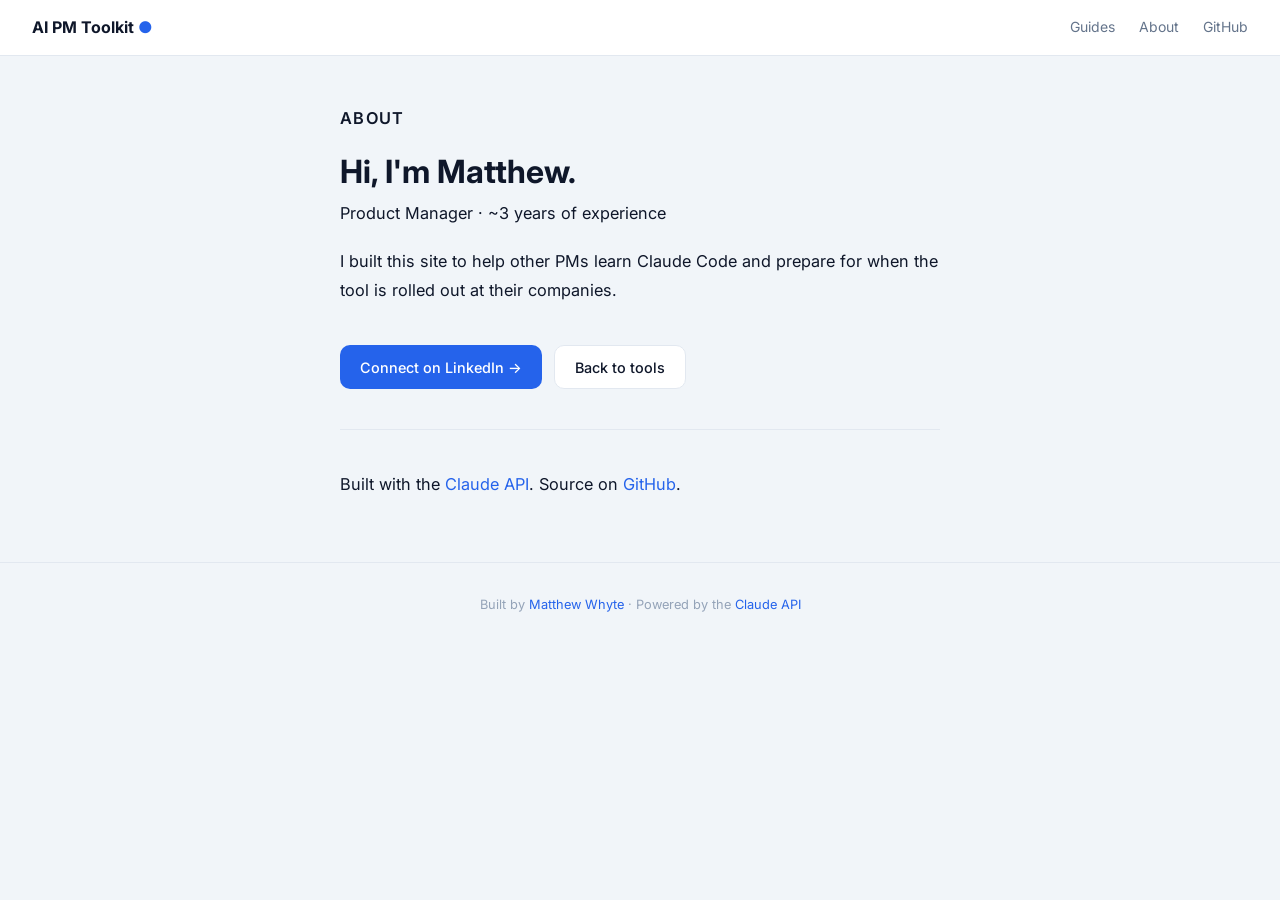
==== about.html @ 4a1e194b "Add About page and Matthew byline; fix broken nav link - New about.html — first-person intro page wi" ====
<!DOCTYPE html>
<html lang="en">
<head>
  <meta charset="UTF-8" />
  <meta name="viewport" content="width=device-width, initial-scale=1.0" />
  <title>About · AI PM Toolkit</title>
  <link rel="stylesheet" href="styles/main.css" />
  <link rel="stylesheet" href="styles/components.css" />
  <script src="scripts/button-fx.js" defer></script>
  <style>
    .about-body { max-width: 640px; margin: 3rem auto 4rem; padding: 0 1.25rem; }
    .about-kicker { font-size: 0.75rem; font-weight: 600; text-transform: uppercase; letter-spacing: 0.08em; color: var(--color-accent); margin-bottom: 0.75rem; }
    .about-body h1 { font-size: 2rem; font-weight: 700; line-height: 1.2; margin-bottom: 0.5rem; }
    .about-byline { font-size: 1rem; color: var(--color-text-muted); margin-bottom: 2.5rem; }
    .about-body p { font-size: 1.02rem; line-height: 1.75; margin-bottom: 1.25rem; color: var(--color-text); }
    .about-links { display: flex; gap: 0.75rem; flex-wrap: wrap; margin-top: 2.5rem; }
    .about-divider { height: 1px; background: var(--color-border); margin: 2.5rem 0; border: 0; }
    .about-meta { font-size: 0.875rem; color: var(--color-text-muted); line-height: 1.7; }
  </style>
</head>
<body>
  <nav>
    <div class="nav-brand"><a href="index.html" style="text-decoration: none; color: inherit;">AI PM Toolkit <span>●</span></a></div>
    <div class="nav-links">
      <a href="guides.html">Guides</a>
      <a href="about.html">About</a>
      <a href="https://github.com/matthew6645/ai-pm-toolkit-" target="_blank">GitHub</a>
    </div>
  </nav>

  <main class="about-body">
    <p class="about-kicker">About</p>
    <h1>Hi, I'm Matthew.</h1>
    <p class="about-byline">Product Manager · ~3 years of experience</p>

    <p>I built this site to help other PMs learn Claude Code and prepare for when the tool is rolled out at their companies.</p>

    <div class="about-links">
      <a href="https://www.linkedin.com/in/matthew-whytepm/" target="_blank" class="btn btn-primary">Connect on LinkedIn →</a>
      <a href="index.html" class="btn btn-secondary">Back to tools</a>
    </div>

    <hr class="about-divider" />

    <p class="about-meta">Built with the <a href="https://anthropic.com" style="color:var(--color-accent)">Claude API</a>. Source on <a href="https://github.com/matthew6645/ai-pm-toolkit-" target="_blank" style="color:var(--color-accent)">GitHub</a>.</p>
  </main>

  <footer>
    Built by <a href="https://www.linkedin.com/in/matthew-whytepm/" target="_blank" style="color:var(--color-accent)">Matthew Whyte</a> · Powered by the <a href="https://anthropic.com" style="color:var(--color-accent)">Claude API</a>
  </footer>
</body>
</html>
---- styles/main.css ----
@import url('https://fonts.googleapis.com/css2?family=Inter:wght@400;500;600;700&display=swap');

:root {
  --color-bg: #f1f5f9;
  --color-surface: #ffffff;
  --color-border: #e2e8f0;
  --color-accent: #2563eb;
  --color-accent-hover: #1d4ed8;
  --color-text: #0f172a;
  --color-text-muted: #64748b;
  --color-text-light: #94a3b8;
  --radius: 10px;
  --shadow: 0 1px 3px rgba(0,0,0,0.07), 0 1px 2px rgba(0,0,0,0.04);
  --shadow-md: 0 4px 12px rgba(0,0,0,0.07), 0 2px 4px rgba(0,0,0,0.04);
}

*, *::before, *::after { box-sizing: border-box; margin: 0; padding: 0; }

body {
  font-family: 'Inter', -apple-system, sans-serif;
  background: var(--color-bg);
  color: var(--color-text);
  line-height: 1.6;
  min-height: 100vh;
}

a { color: inherit; text-decoration: none; }

nav {
  background: var(--color-surface);
  border-bottom: 1px solid var(--color-border);
  padding: 0 2rem;
  height: 56px;
  display: flex;
  align-items: center;
  justify-content: space-between;
  position: sticky;
  top: 0;
  z-index: 10;
}

.nav-brand {
  font-weight: 700;
  font-size: 1rem;
  display: flex;
  align-items: center;
  gap: 0.5rem;
}

.nav-brand span { color: var(--color-accent); }

.nav-links {
  display: flex;
  gap: 1.5rem;
  font-size: 0.875rem;
  color: var(--color-text-muted);
}

.nav-links a:hover { color: var(--color-text); }

main { max-width: 1100px; margin: 0 auto; padding: 3rem 2rem; }

footer {
  text-align: center;
  padding: 2rem;
  font-size: 0.8rem;
  color: var(--color-text-light);
  border-top: 1px solid var(--color-border);
  margin-top: 4rem;
}
---- styles/components.css ----
.btn {
  --btn-x: 50%;
  --btn-y: 50%;
  --btn-ripple-color: rgba(255, 255, 255, 0.6);
  position: relative;
  isolation: isolate;
  overflow: hidden;
  display: inline-flex;
  align-items: center;
  gap: 0.4rem;
  padding: 0.6rem 1.25rem;
  border-radius: var(--radius);
  font-size: 0.9rem;
  font-weight: 500;
  cursor: pointer;
  border: none;
  font-family: inherit;
  will-change: transform;
  transition:
    background-color 180ms ease,
    color 180ms ease,
    box-shadow 260ms cubic-bezier(0.34, 1.56, 0.64, 1),
    transform 260ms cubic-bezier(0.34, 1.56, 0.64, 1);
}

.btn:hover:not(:disabled) {
  transform: translateY(-3px);
  box-shadow: 0 8px 20px rgba(0, 0, 0, 0.12), 0 2px 6px rgba(0, 0, 0, 0.06);
}

.btn:active:not(:disabled) {
  transform: translateY(1px) scale(0.92);
  box-shadow: 0 1px 2px rgba(0, 0, 0, 0.12);
  transition:
    background-color 70ms ease,
    transform 70ms ease,
    box-shadow 70ms ease;
}

.btn:focus-visible {
  outline: 2px solid var(--color-accent);
  outline-offset: 2px;
}

.btn::after {
  content: "";
  position: absolute;
  left: var(--btn-x);
  top: var(--btn-y);
  width: 0;
  height: 0;
  border-radius: 50%;
  background: var(--btn-ripple-color);
  transform: translate(-50%, -50%);
  pointer-events: none;
  opacity: 0;
  z-index: -1;
}

.btn.is-rippling::after {
  animation: btn-ripple 620ms cubic-bezier(0.22, 1, 0.36, 1) forwards;
}

@keyframes btn-ripple {
  0%   { width: 0; height: 0; opacity: 0.75; }
  50%  { opacity: 0.55; }
  100% { width: 520%; height: 520%; opacity: 0; }
}

.btn-primary {
  background: var(--color-accent);
  color: white;
}

.btn-primary:hover:not(:disabled) {
  background: var(--color-accent-hover);
  box-shadow: 0 10px 24px rgba(37, 99, 235, 0.4), 0 3px 8px rgba(37, 99, 235, 0.22);
}

.btn-primary:disabled {
  opacity: 0.6;
  cursor: not-allowed;
}

.btn-secondary {
  --btn-ripple-color: rgba(37, 99, 235, 0.32);
  background: var(--color-surface);
  color: var(--color-text);
  border: 1px solid var(--color-border);
}

.btn-secondary:hover {
  background: var(--color-bg);
  border-color: var(--color-accent);
}

@media (prefers-reduced-motion: reduce) {
  .btn,
  .btn:hover:not(:disabled),
  .btn:active:not(:disabled) {
    transform: none;
    transition: background-color 150ms ease, color 150ms ease;
  }
  .btn.is-rippling::after { animation: none; }
}

.card {
  background: var(--color-surface);
  border: 1px solid var(--color-border);
  border-radius: var(--radius);
  box-shadow: var(--shadow);
}

label {
  display: block;
  font-size: 0.875rem;
  font-weight: 500;
  margin-bottom: 0.35rem;
  color: var(--color-text);
}

.label-hint {
  font-weight: 400;
  color: var(--color-text-muted);
  font-size: 0.8rem;
}

input[type="text"], textarea, select {
  width: 100%;
  padding: 0.6rem 0.85rem;
  border: 1px solid var(--color-border);
  border-radius: 8px;
  font-size: 0.9rem;
  font-family: inherit;
  background: var(--color-surface);
  color: var(--color-text);
  transition: border-color 0.15s;
  resize: vertical;
}

input[type="text"]:focus, textarea:focus, select:focus {
  outline: none;
  border-color: var(--color-accent);
}

.form-group { margin-bottom: 1.25rem; }

.output-panel {
  background: var(--color-bg);
  border: 1px solid var(--color-border);
  border-radius: var(--radius);
  padding: 1.5rem;
  min-height: 200px;
}

.output-panel.loading {
  display: flex;
  align-items: center;
  justify-content: center;
  color: var(--color-text-muted);
  font-size: 0.9rem;
  gap: 0.5rem;
}

.output-empty {
  color: var(--color-text-light);
  font-size: 0.875rem;
  text-align: center;
  padding: 2rem 0;
}

.output-panel h1 { font-size: 1.3rem; margin-bottom: 0.75rem; margin-top: 1.25rem; }
.output-panel h2 { font-size: 1.1rem; margin-bottom: 0.5rem; margin-top: 1rem; }
.output-panel h3 { font-size: 1rem; margin-bottom: 0.4rem; margin-top: 0.75rem; }
.output-panel p { margin-bottom: 0.75rem; font-size: 0.9rem; }
.output-panel ul, .output-panel ol { padding-left: 1.5rem; margin-bottom: 0.75rem; }
.output-panel li { font-size: 0.9rem; margin-bottom: 0.25rem; }
.output-panel strong { font-weight: 600; }
.output-panel hr { border: none; border-top: 1px solid var(--color-border); margin: 1rem 0; }

.spinner {
  width: 16px; height: 16px;
  border: 2px solid var(--color-border);
  border-top-color: var(--color-accent);
  border-radius: 50%;
  animation: spin 0.7s linear infinite;
}
@keyframes spin { to { transform: rotate(360deg); } }

.error-msg {
  background: #fff2f0;
  border: 1px solid #fca5a5;
  color: #b91c1c;
  border-radius: 8px;
  padding: 0.75rem 1rem;
  font-size: 0.875rem;
  margin-top: 1rem;
}

details summary {
  cursor: pointer;
  font-size: 0.8rem;
  color: var(--color-text-muted);
  font-weight: 500;
  user-select: none;
  padding: 0.5rem 0;
}
details summary:hover { color: var(--color-text); }
details .details-body {
  font-size: 0.825rem;
  color: var(--color-text-muted);
  line-height: 1.65;
  padding: 0.5rem 0 0.25rem;
}

.tool-layout {
  display: grid;
  grid-template-columns: 1fr 1fr;
  gap: 1.5rem;
  align-items: start;
}

@media (max-width: 760px) {
  .tool-layout { grid-template-columns: 1fr; }
  main { padding: 2rem 1rem; }
  nav { padding: 0 1rem; }
}

.tool-header { margin-bottom: 2rem; }
.tool-header h1 { font-size: 1.6rem; font-weight: 700; margin-bottom: 0.35rem; }
.tool-header p { color: var(--color-text-muted); font-size: 0.95rem; }

.back-link {
  display: inline-flex;
  align-items: center;
  gap: 0.3rem;
  font-size: 0.85rem;
  color: var(--color-text-muted);
  margin-bottom: 1.5rem;
  transition: color 0.15s;
}
.back-link:hover { color: var(--color-text); }

.copy-btn {
  font-size: 0.8rem;
  padding: 0.3rem 0.7rem;
  float: right;
  margin-top: -0.25rem;
}

/* Extended Thinking toggle */
.thinking-toggle {
  display: flex;
  align-items: center;
  gap: 0.6rem;
  padding: 0.65rem 0.85rem;
  background: var(--color-bg);
  border: 1px solid var(--color-border);
  border-radius: 8px;
  cursor: pointer;
  user-select: none;
  transition: border-color 0.15s;
}
.thinking-toggle:hover { border-color: var(--color-accent); }
.thinking-toggle.active {
  background: #eff6ff;
  border-color: var(--color-accent);
}
.thinking-toggle input { display: none; }
.toggle-track {
  width: 32px; height: 18px;
  background: var(--color-border);
  border-radius: 999px;
  position: relative;
  flex-shrink: 0;
  transition: background 0.2s;
}
.thinking-toggle.active .toggle-track { background: var(--color-accent); }
.toggle-thumb {
  position: absolute;
  top: 2px; left: 2px;
  width: 14px; height: 14px;
  background: white;
  border-radius: 50%;
  transition: transform 0.2s;
  box-shadow: 0 1px 3px rgba(0,0,0,0.2);
}
.thinking-toggle.active .toggle-thumb { transform: translateX(14px); }
.toggle-label { font-size: 0.8rem; font-weight: 500; color: var(--color-text); }
.toggle-sub { font-size: 0.72rem; color: var(--color-text-muted); }

/* Thinking panel */
.thinking-panel {
  background: #f8faff;
  border: 1px solid #c7d7f5;
  border-radius: var(--radius);
  margin-bottom: 0.75rem;
  overflow: hidden;
}
.thinking-panel-header {
  display: flex;
  align-items: center;
  gap: 0.4rem;
  padding: 0.6rem 1rem;
  font-size: 0.78rem;
  font-weight: 600;
  color: #3b5fc0;
  cursor: pointer;
  background: #eef3ff;
  border-bottom: 1px solid #c7d7f5;
  user-select: none;
}
.thinking-panel-header .chevron {
  margin-left: auto;
  transition: transform 0.2s;
  font-style: normal;
}
.thinking-panel.collapsed .thinking-panel-header .chevron { transform: rotate(-90deg); }
.thinking-panel-body {
  padding: 1rem;
  font-size: 0.8rem;
  line-height: 1.7;
  color: #3d4f7c;
  white-space: pre-wrap;
  max-height: 320px;
  overflow-y: auto;
}
.thinking-panel.collapsed .thinking-panel-body { display: none; }
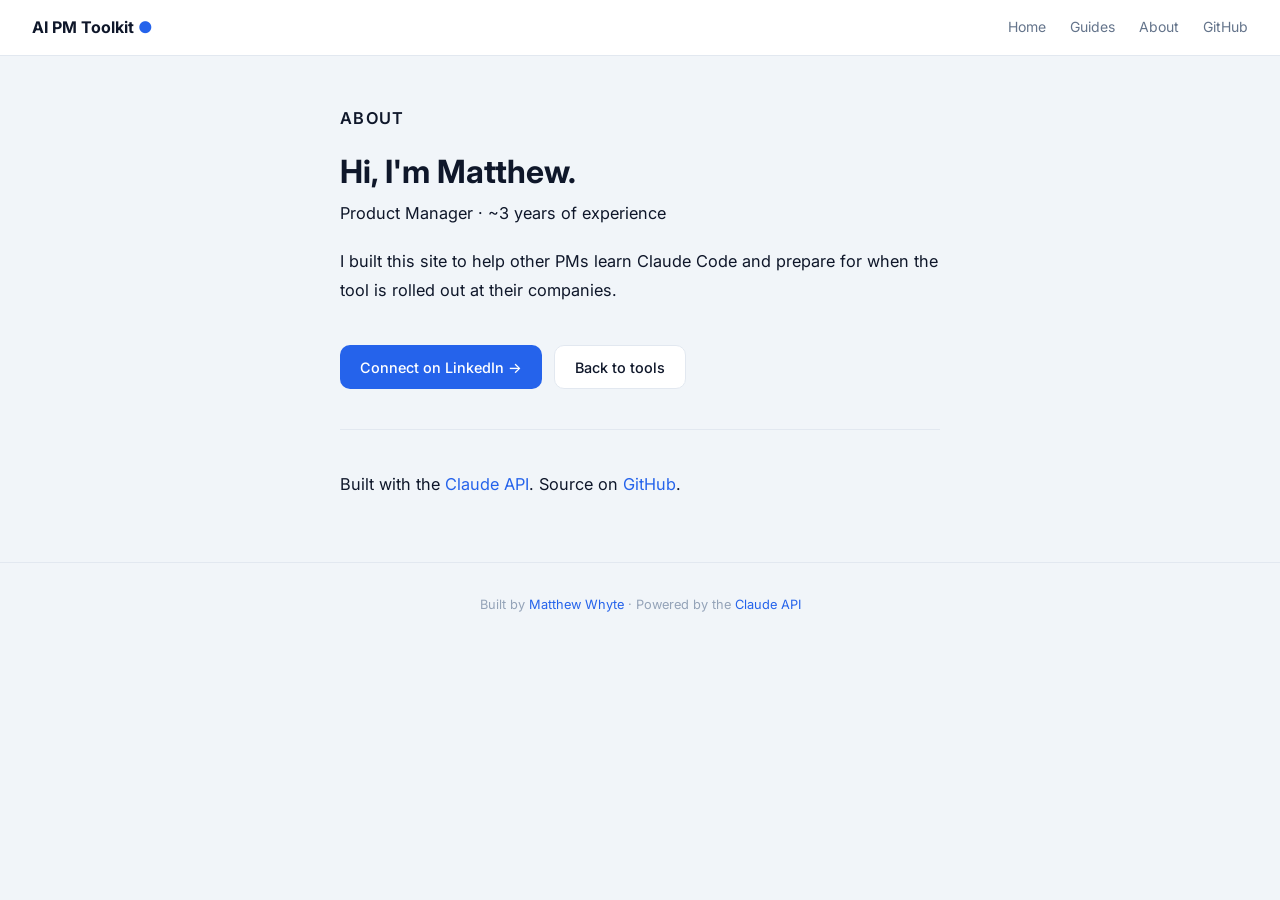
==== commit 1ab5a45a: "Share-ready polish: favicon, OG tags, nav, roadmap, craft notes Site-wide - New favicon.svg (blue ro" ====
--- a/about.html
+++ b/about.html
@@ -4,6 +4,15 @@
   <meta charset="UTF-8" />
   <meta name="viewport" content="width=device-width, initial-scale=1.0" />
   <title>About · AI PM Toolkit</title>
+  <meta name="description" content="Hi, I'm Matthew Whyte — a Product Manager building open-source tools to help PMs learn Claude Code before enterprise rollout." />
+  <meta property="og:type" content="profile" />
+  <meta property="og:site_name" content="AI PM Toolkit" />
+  <meta property="og:title" content="About · Matthew Whyte" />
+  <meta property="og:description" content="I built this site to help other PMs learn Claude Code and prepare for when the tool is rolled out at their companies." />
+  <meta property="og:url" content="https://ai-pm-toolkit-gules.vercel.app/about" />
+  <meta property="og:image" content="https://ai-pm-toolkit-gules.vercel.app/favicon.svg" />
+  <meta name="twitter:card" content="summary" />
+  <link rel="icon" type="image/svg+xml" href="favicon.svg" />
   <link rel="stylesheet" href="styles/main.css" />
   <link rel="stylesheet" href="styles/components.css" />
   <script src="scripts/button-fx.js" defer></script>
@@ -22,6 +31,7 @@
   <nav>
     <div class="nav-brand"><a href="index.html" style="text-decoration: none; color: inherit;">AI PM Toolkit <span>●</span></a></div>
     <div class="nav-links">
+      <a href="index.html">Home</a>
       <a href="guides.html">Guides</a>
       <a href="about.html">About</a>
       <a href="https://github.com/matthew6645/ai-pm-toolkit-" target="_blank">GitHub</a>
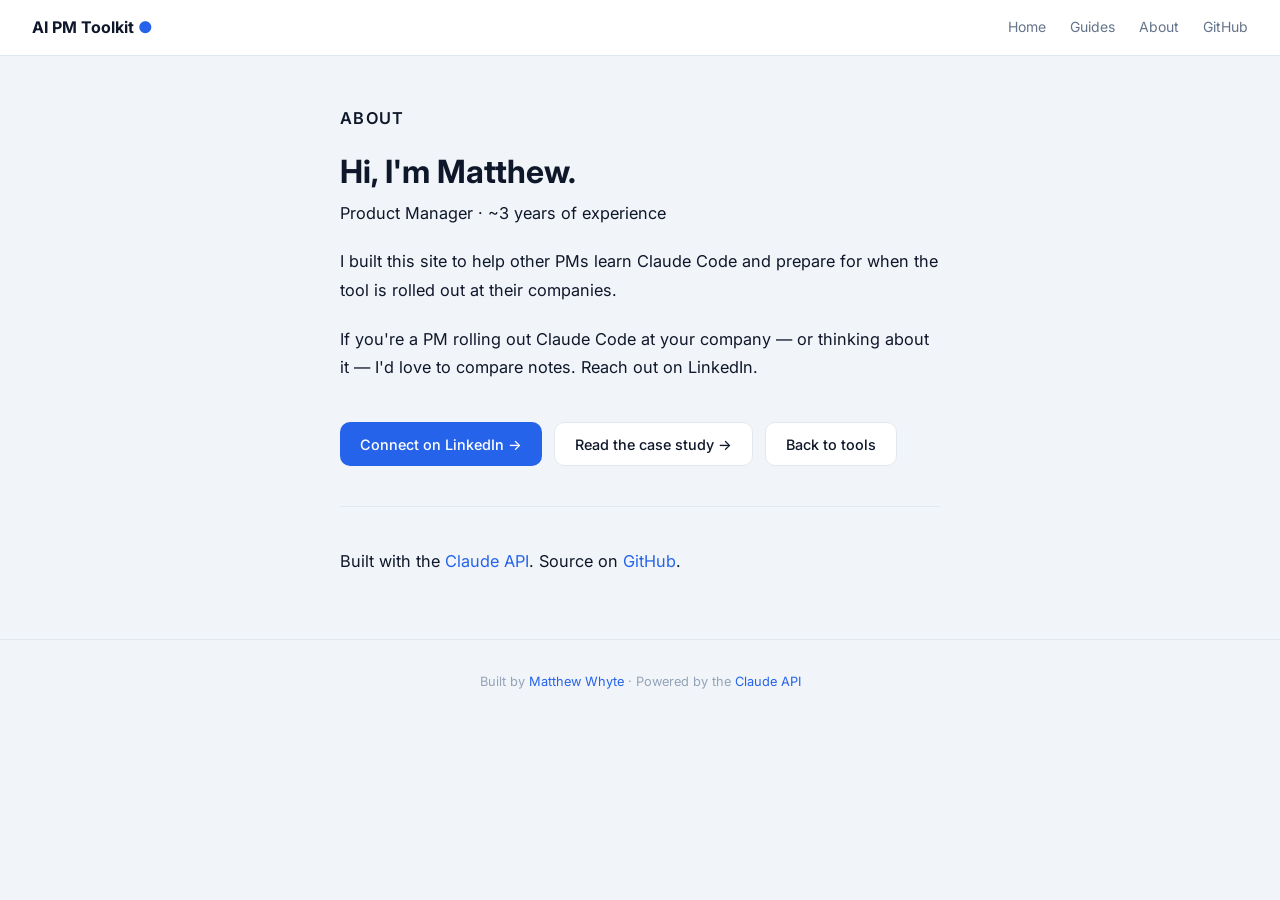
==== commit eb303b9c: "Monday-ready: case study, MCP guide, contact CTA, mobile fixes Four moves in one PR.  1. New case-st" ====
--- a/about.html
+++ b/about.html
@@ -45,8 +45,11 @@
 
     <p>I built this site to help other PMs learn Claude Code and prepare for when the tool is rolled out at their companies.</p>
 
+    <p>If you're a PM rolling out Claude Code at your company — or thinking about it — I'd love to compare notes. Reach out on LinkedIn.</p>
+
     <div class="about-links">
       <a href="https://www.linkedin.com/in/matthew-whytepm/" target="_blank" class="btn btn-primary">Connect on LinkedIn →</a>
+      <a href="case-study.html" class="btn btn-secondary">Read the case study →</a>
       <a href="index.html" class="btn btn-secondary">Back to tools</a>
     </div>
 
--- a/styles/main.css
+++ b/styles/main.css
@@ -68,3 +68,16 @@
   border-top: 1px solid var(--color-border);
   margin-top: 4rem;
 }
+
+@media (max-width: 600px) {
+  nav {
+    padding: 0.6rem 1rem;
+    height: auto;
+    min-height: 56px;
+    flex-wrap: wrap;
+    gap: 0.4rem 0;
+  }
+  .nav-links { gap: 0.9rem; font-size: 0.825rem; }
+  main { padding: 2rem 1.25rem; }
+  footer { padding: 1.5rem 1rem; line-height: 1.7; }
+}
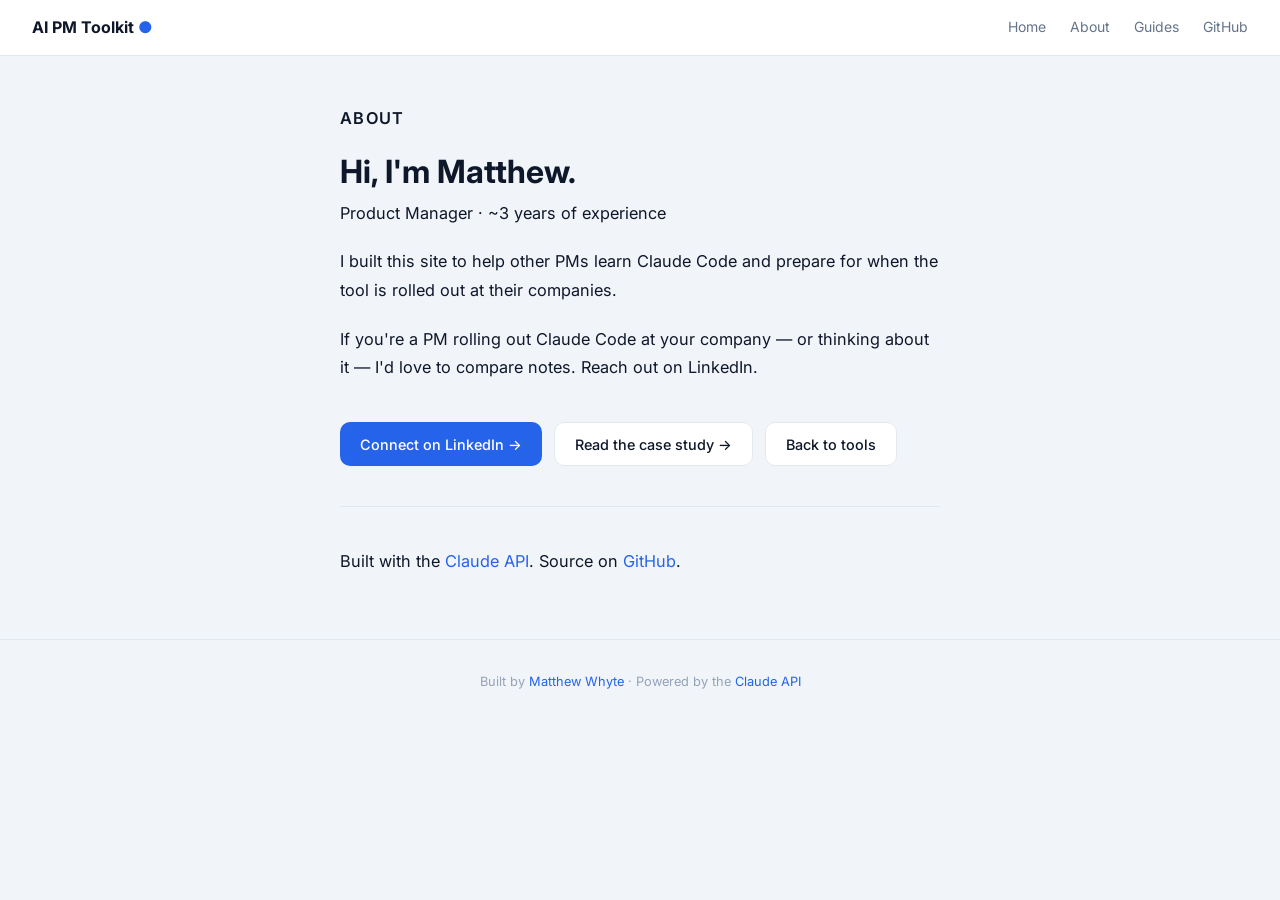
==== commit 8d93a250: "Reorder nav: Home · About · Guides · GitHub Swaps About and Guides so the author/identity link comes" ====
--- a/about.html
+++ b/about.html
@@ -32,8 +32,8 @@
     <div class="nav-brand"><a href="index.html" style="text-decoration: none; color: inherit;">AI PM Toolkit <span>●</span></a></div>
     <div class="nav-links">
       <a href="index.html">Home</a>
+      <a href="about.html">About</a>
       <a href="guides.html">Guides</a>
-      <a href="about.html">About</a>
       <a href="https://github.com/matthew6645/ai-pm-toolkit-" target="_blank">GitHub</a>
     </div>
   </nav>
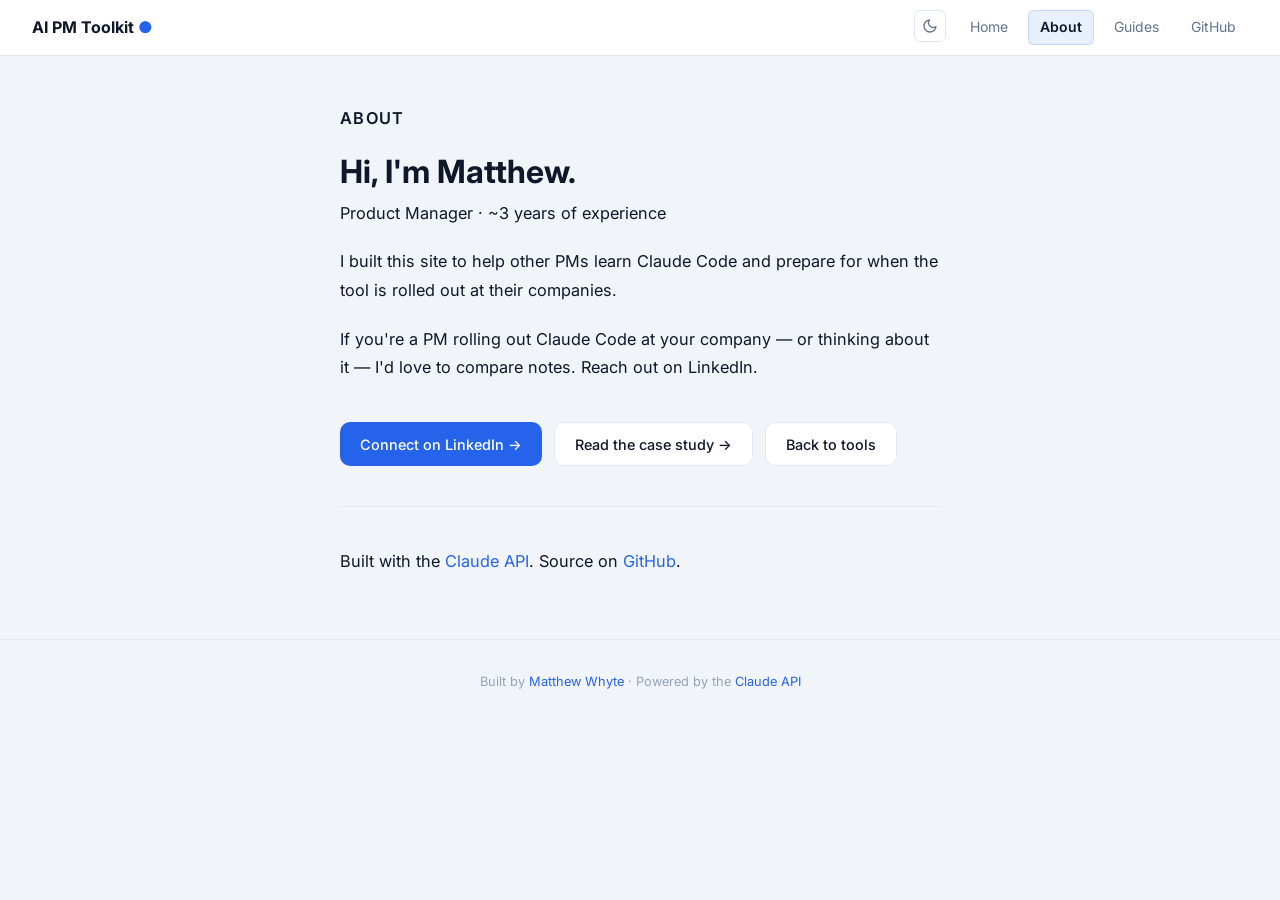
==== commit adda2a63: "Tier 1 polish: dark mode, keyboard shortcuts, page transitions, copy feedback, last-updated Five int" ====
--- a/about.html
+++ b/about.html
@@ -3,6 +3,7 @@
 <head>
   <meta charset="UTF-8" />
   <meta name="viewport" content="width=device-width, initial-scale=1.0" />
+  <script>(function(){try{var t=localStorage.getItem('theme')||(matchMedia('(prefers-color-scheme: dark)').matches?'dark':'light');document.documentElement.setAttribute('data-theme',t)}catch(e){}})();</script>
   <title>About · AI PM Toolkit</title>
   <meta name="description" content="Hi, I'm Matthew Whyte — a Product Manager building open-source tools to help PMs learn Claude Code before enterprise rollout." />
   <meta property="og:type" content="profile" />
--- a/styles/main.css
+++ b/styles/main.css
@@ -12,7 +12,29 @@
   --radius: 10px;
   --shadow: 0 1px 3px rgba(0,0,0,0.07), 0 1px 2px rgba(0,0,0,0.04);
   --shadow-md: 0 4px 12px rgba(0,0,0,0.07), 0 2px 4px rgba(0,0,0,0.04);
+  color-scheme: light;
 }
+
+[data-theme="dark"] {
+  --color-bg: #0a0a0b;
+  --color-surface: #15161a;
+  --color-border: #2a2b30;
+  --color-accent: #60a5fa;
+  --color-accent-hover: #93c5fd;
+  --color-text: #ededee;
+  --color-text-muted: #9da0a8;
+  --color-text-light: #6b6e76;
+  --shadow: 0 1px 3px rgba(0,0,0,0.5), 0 1px 2px rgba(0,0,0,0.4);
+  --shadow-md: 0 4px 14px rgba(0,0,0,0.6), 0 2px 4px rgba(0,0,0,0.4);
+  color-scheme: dark;
+}
+
+/* Cross-document view transitions (modern browsers; gracefully ignored elsewhere) */
+@view-transition { navigation: auto; }
+::view-transition-old(root) { animation: 220ms cubic-bezier(0.4, 0, 0.2, 1) both vt-fade-out; }
+::view-transition-new(root) { animation: 240ms cubic-bezier(0.4, 0, 0.2, 1) both vt-fade-in; }
+@keyframes vt-fade-out { to { opacity: 0; } }
+@keyframes vt-fade-in { from { opacity: 0; } }
 
 *, *::before, *::after { box-sizing: border-box; margin: 0; padding: 0; }
 
@@ -51,12 +73,72 @@
 
 .nav-links {
   display: flex;
-  gap: 1.5rem;
+  gap: 0.5rem;
   font-size: 0.875rem;
   color: var(--color-text-muted);
 }
 
-.nav-links a:hover { color: var(--color-text); }
+.nav-links a {
+  padding: 0.4rem 0.75rem;
+  border-radius: 6px;
+  transition: background 0.15s ease, color 0.15s ease;
+}
+
+.nav-links a:hover { color: var(--color-text); background: rgba(37, 99, 235, 0.06); }
+
+.nav-links a.active {
+  color: var(--color-text);
+  background: rgba(37, 99, 235, 0.1);
+  font-weight: 600;
+  box-shadow: inset 0 0 0 1px rgba(37, 99, 235, 0.18);
+}
+
+[data-theme="dark"] .nav-links a:hover { background: rgba(96, 165, 250, 0.1); }
+[data-theme="dark"] .nav-links a.active {
+  background: rgba(96, 165, 250, 0.16);
+  box-shadow: inset 0 0 0 1px rgba(96, 165, 250, 0.32);
+}
+
+.theme-toggle {
+  display: inline-flex;
+  align-items: center;
+  justify-content: center;
+  width: 32px;
+  height: 32px;
+  padding: 0;
+  margin-right: 0.25rem;
+  background: transparent;
+  color: var(--color-text-muted);
+  border: 1px solid var(--color-border);
+  border-radius: 6px;
+  cursor: pointer;
+  transition: background 0.15s ease, color 0.15s ease, border-color 0.15s ease;
+  font-family: inherit;
+}
+.theme-toggle:hover { color: var(--color-text); border-color: var(--color-text-muted); }
+.theme-toggle svg { display: block; }
+
+.kbd-hint {
+  font-size: 0.72rem;
+  color: var(--color-text-light);
+  letter-spacing: 0.02em;
+  user-select: none;
+}
+.kbd-hint kbd {
+  font-family: ui-monospace, SFMono-Regular, Menlo, monospace;
+  font-size: 0.7rem;
+  padding: 1px 5px;
+  background: var(--color-surface);
+  border: 1px solid var(--color-border);
+  border-radius: 4px;
+  color: var(--color-text-muted);
+}
+
+.last-updated {
+  display: inline;
+  margin-left: 0.4rem;
+  color: var(--color-text-light);
+}
 
 main { max-width: 1100px; margin: 0 auto; padding: 3rem 2rem; }
 
--- a/styles/components.css
+++ b/styles/components.css
@@ -94,6 +94,22 @@
   border-color: var(--color-accent);
 }
 
+.btn.copied {
+  background: rgba(34, 197, 94, 0.12);
+  color: #15803d;
+  border-color: rgba(34, 197, 94, 0.4);
+  animation: btn-copied-pop 200ms cubic-bezier(0.34, 1.56, 0.64, 1);
+}
+[data-theme="dark"] .btn.copied {
+  background: rgba(34, 197, 94, 0.16);
+  color: #4ade80;
+  border-color: rgba(34, 197, 94, 0.45);
+}
+@keyframes btn-copied-pop {
+  0%   { transform: scale(0.96); }
+  100% { transform: scale(1); }
+}
+
 @media (prefers-reduced-motion: reduce) {
   .btn,
   .btn:hover:not(:disabled),
